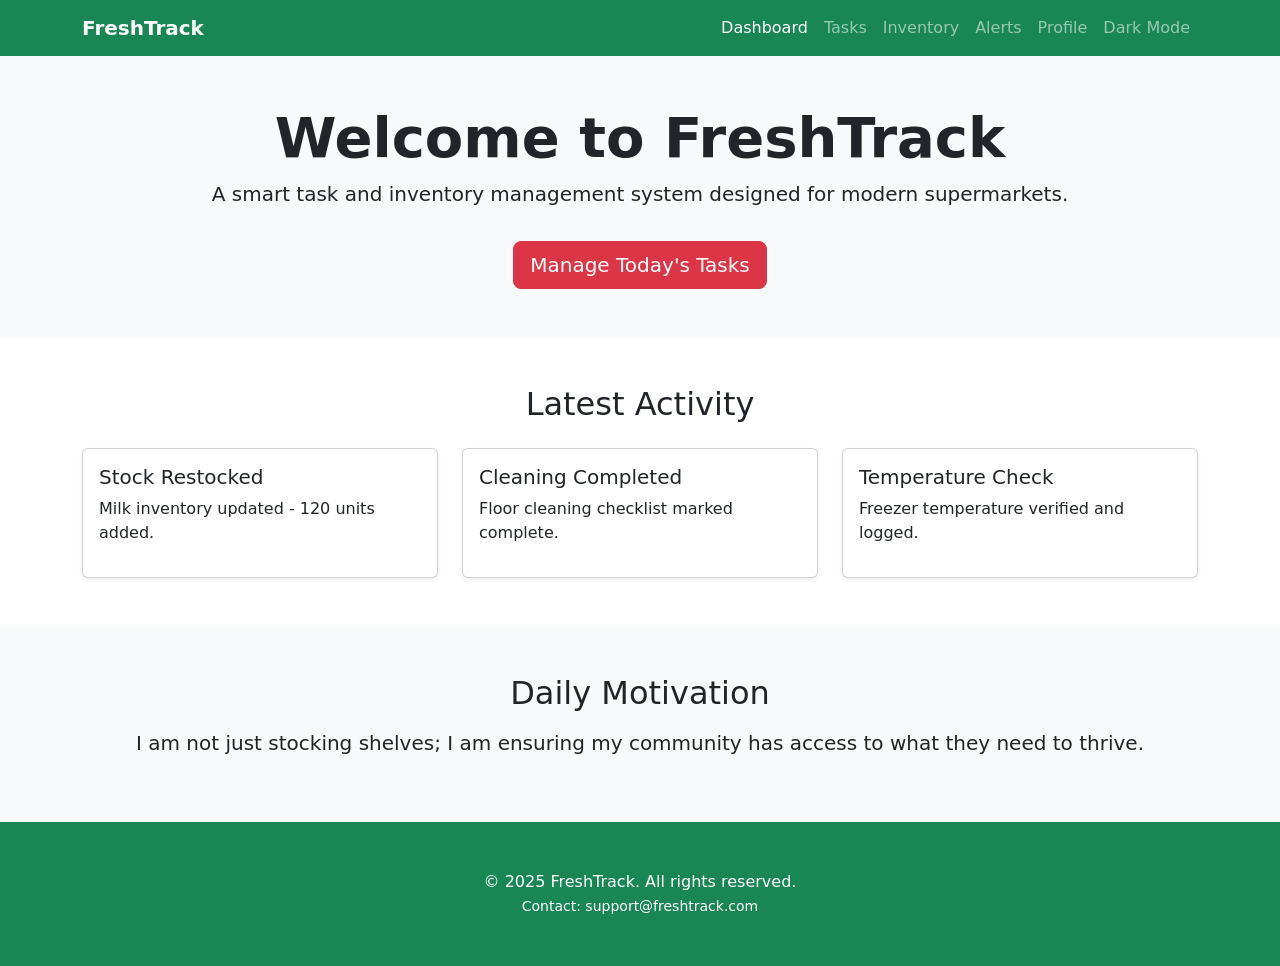
==== index.html @ 1d3aa7f1 "Homepage No css" ====
<!DOCTYPE html>
<html lang="en">
<head>
    <meta charset="UTF-8">
    <title>FreshTrack Supermarket Task Manager</title>
    <meta name="viewport" content="width=device-width, initial-scale=1.0">
    <link href="https://cdn.jsdelivr.net/npm/bootstrap@5.3.2/dist/css/bootstrap.min.css" rel="stylesheet">
    <link rel="stylesheet" href="css/style.css">
</head>

<body>
<nav class="navbar navbar-expand-lg navbar-dark bg-success sticky-top">
    <div class="container">
        <a class="navbar-brand fw-bold" href="index.html">FreshTrack</a>

        <button class="navbar-toggler" type="button" data-bs-toggle="collapse" data-bs-target="#navbarMenu">
            <span class="navbar-toggler-icon"></span>
        </button>

        <div class="collapse navbar-collapse" id="navbarMenu">
            <ul class="navbar-nav ms-auto">
                <li class="nav-item"><a class="nav-link active" href="index.html">Dashboard</a></li>
                <li class="nav-item"><a class="nav-link" href="tasks.html">Tasks</a></li>
                <li class="nav-item"><a class="nav-link" href="#">Inventory</a></li>
                <li class="nav-item"><a class="nav-link" href="#">Alerts</a></li>
                <li class="nav-item"><a class="nav-link" href="#">Profile</a></li>
                <li class="nav-item"><a class="nav-link" href='#'>Dark Mode</a></li>
            </ul>
        </div>
    </div>
</nav>

<section class="py-5 text-center bg-light">
    <div class="container">
        <h1 class="display-4 fw-bold">Welcome to FreshTrack</h1>
        <p class="lead">
            A smart task and inventory management system designed for modern supermarkets.
        </p>
        <a href="tasks.html" class="btn btn-danger btn-lg mt-3">
            Manage Today's Tasks
        </a>
    </div>
</section>

<section class="py-5">
    <div class="container">
        <h2 class="text-center mb-4">Latest Activity</h2>

        <div class="row">
            <div class="col-md-4">
                <div class="card shadow-sm p-3">
                    <h5>Stock Restocked</h5>
                    <p>Milk inventory updated - 120 units added.</p>
                </div>
            </div>

            <div class="col-md-4">
                <div class="card shadow-sm p-3">
                    <h5>Cleaning Completed</h5>
                    <p>Floor cleaning checklist marked complete.</p>
                </div>
            </div>

            <div class="col-md-4">
                <div class="card shadow-sm p-3">
                    <h5>Temperature Check</h5>
                    <p>Freezer temperature verified and logged.</p>
                </div>
            </div>
        </div>
    </div>
</section>

<section class="py-5 bg-light text-center">
    <div class="container">
        <h2>Daily Motivation</h2>
        <p id="quoteText" class="lead mt-3">
            I am not just stocking shelves; I am ensuring my community has access to what they need to thrive.
        </p>
    </div>
</section>

<footer class="bg-success text-white text-center py-5">
    <div class="container">
        <p class="mb-0">&copy; 2025 FreshTrack. All rights reserved.</p>
        <small>Contact: support@freshtrack.com</small>
    </div>
</footer>

<script src="https://cdn.jsdelivr.net/npm/bootstrap@5.3.2/dist/js/bootstrap.bundle.min.js"></script>
<script src="js/script.js"></script>

</body>
</html>
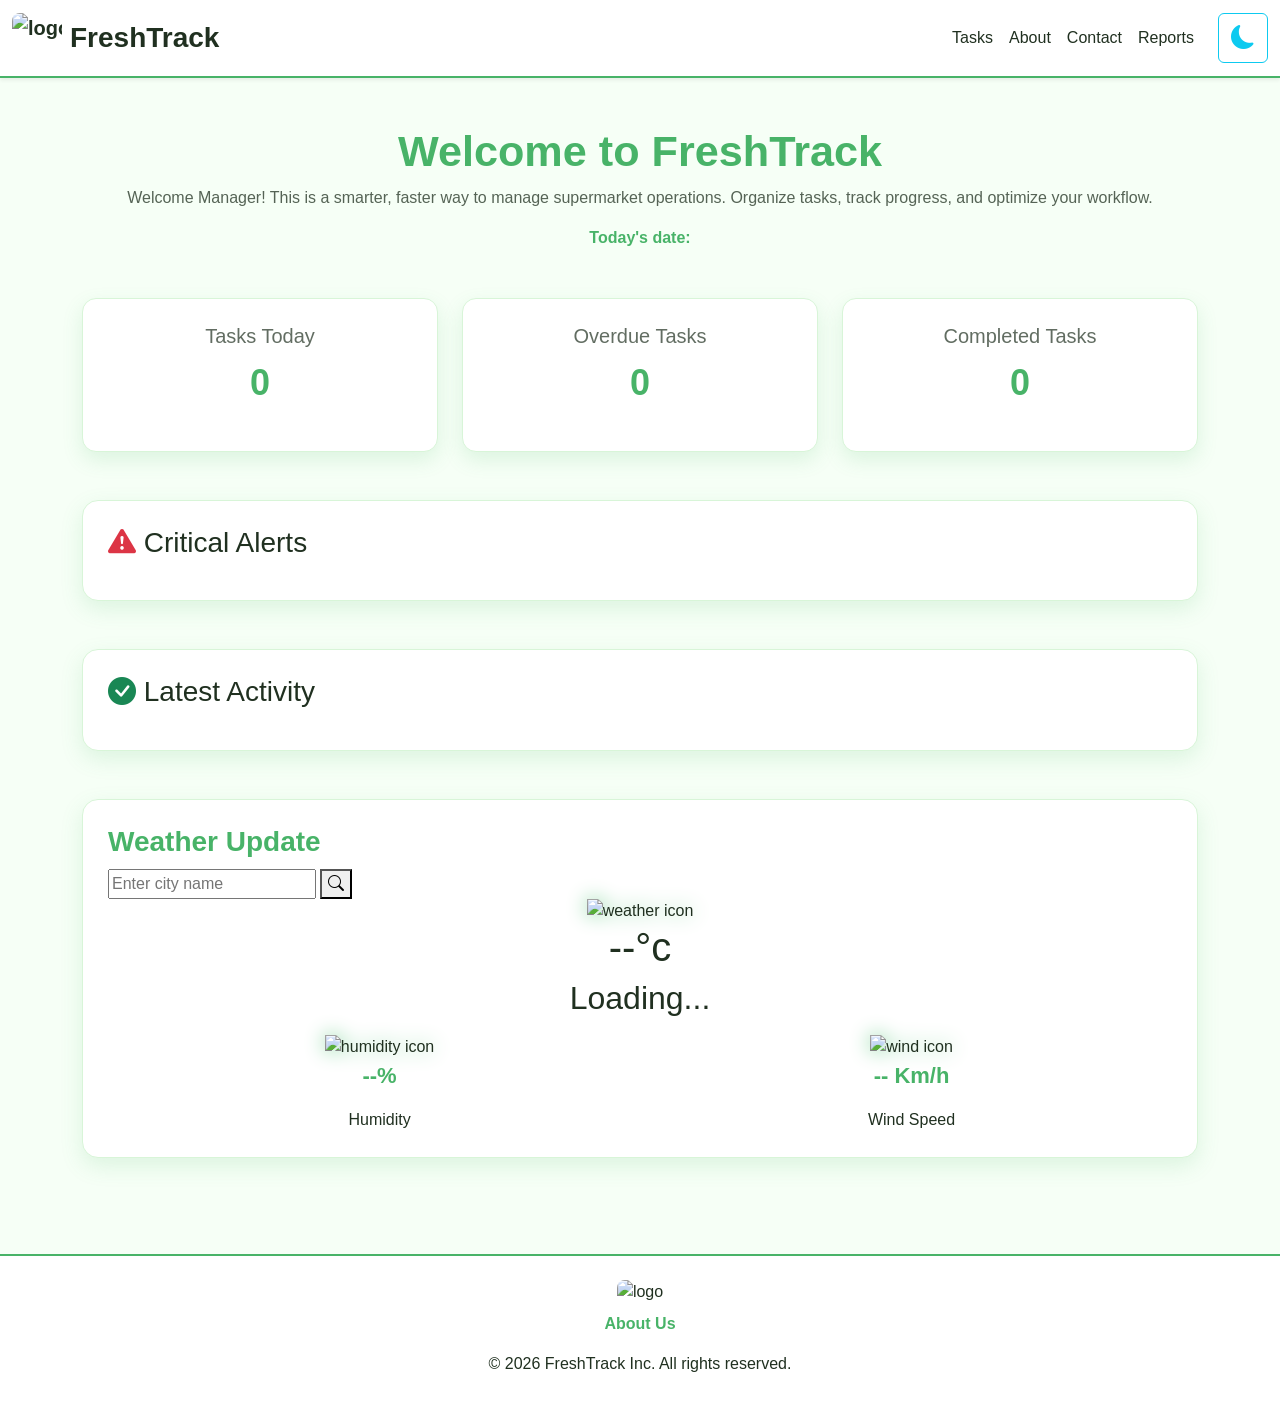
==== commit 4945903d: "Probably Final Design for Homepage" ====
--- a/index.html
+++ b/index.html
@@ -2,93 +2,133 @@
 <html lang="en">
 <head>
     <meta charset="UTF-8">
-    <title>FreshTrack Supermarket Task Manager</title>
     <meta name="viewport" content="width=device-width, initial-scale=1.0">
-    <link href="https://cdn.jsdelivr.net/npm/bootstrap@5.3.2/dist/css/bootstrap.min.css" rel="stylesheet">
-    <link rel="stylesheet" href="css/style.css">
+    <link rel="stylesheet" href="https://cdn.jsdelivr.net/npm/bootstrap@5.3.3/dist/css/bootstrap.min.css">
+    <link rel="stylesheet" href="https://cdn.jsdelivr.net/npm/bootstrap-icons@1.11.1/font/bootstrap-icons.css">
+    <link rel="stylesheet" href="index.css">
+    <title>Index Page</title>
+    <script src="https://code.jquery.com/jquery-3.7.1.min.js"></script>
 </head>
 
-<body>
-<nav class="navbar navbar-expand-lg navbar-dark bg-success sticky-top">
-    <div class="container">
-        <a class="navbar-brand fw-bold" href="index.html">FreshTrack</a>
+<!-- Navigation Bar -->
+<nav class="navbar navbar-expand-lg  main-header shadow-sm">
+    <div class="container-fluid">
+        <a class="navbar-brand d-flex align-items-center" href="index.html">
+            <img src="logo.jpg" class="logo-img me-2" alt="logo">
+            <span class="fw-bold fs-3">FreshTrack</span>
+        </a>
 
-        <button class="navbar-toggler" type="button" data-bs-toggle="collapse" data-bs-target="#navbarMenu">
+        <button class="navbar-toggler" data-bs-toggle="collapse" data-bs-target="#menu">
             <span class="navbar-toggler-icon"></span>
         </button>
 
-        <div class="collapse navbar-collapse" id="navbarMenu">
-            <ul class="navbar-nav ms-auto">
-                <li class="nav-item"><a class="nav-link active" href="index.html">Dashboard</a></li>
+        <div class="collapse navbar-collapse justify-content-end" id="menu">
+            <ul class="navbar-nav nav-links align-items-lg-center">
                 <li class="nav-item"><a class="nav-link" href="tasks.html">Tasks</a></li>
-                <li class="nav-item"><a class="nav-link" href="#">Inventory</a></li>
-                <li class="nav-item"><a class="nav-link" href="#">Alerts</a></li>
-                <li class="nav-item"><a class="nav-link" href="#">Profile</a></li>
-                <li class="nav-item"><a class="nav-link" href='#'>Dark Mode</a></li>
+                <li class="nav-item"><a class="nav-link" href="about.html">About</a></li>
+                <li class="nav-item"><a class="nav-link" href="contact.html">Contact</a></li>
+                <li class="nav-item"><a class="nav-link" href="report.html">Reports</a></li>
+
+                <li class="nav-item ms-lg-3">
+                    <button id="darkModeToggle" class="btn btn-outline-info" aria-label="Toggle Dark Mode">
+                        <i id="darkModeIcon" class="bi bi-moon-fill fs-4"></i>
+                    </button>
+                </li>
             </ul>
         </div>
     </div>
 </nav>
 
-<section class="py-5 text-center bg-light">
-    <div class="container">
-        <h1 class="display-4 fw-bold">Welcome to FreshTrack</h1>
-        <p class="lead">
-            A smart task and inventory management system designed for modern supermarkets.
+<!-- Main Body -->
+<div class="container py-5">
+
+    <!-- Welcome Section + Message -->
+    <section class="hero-section text-center mb-5">
+        <h1 class="hero-title">Welcome to FreshTrack</h1>
+        <p class="hero-subtitle">
+            Welcome Manager! This is a smarter, faster way to manage supermarket operations.
+            Organize tasks, track progress, and optimize your workflow.
         </p>
-        <a href="tasks.html" class="btn btn-danger btn-lg mt-3">
-            Manage Today's Tasks
-        </a>
-    </div>
-</section>
+        <p class="hero-date">Today's date: <span id="dynamicDate"></span></p>
+    </section>
 
-<section class="py-5">
-    <div class="container">
-        <h2 class="text-center mb-4">Latest Activity</h2>
-
-        <div class="row">
-            <div class="col-md-4">
-                <div class="card shadow-sm p-3">
-                    <h5>Stock Restocked</h5>
-                    <p>Milk inventory updated - 120 units added.</p>
-                </div>
-            </div>
-
-            <div class="col-md-4">
-                <div class="card shadow-sm p-3">
-                    <h5>Cleaning Completed</h5>
-                    <p>Floor cleaning checklist marked complete.</p>
-                </div>
-            </div>
-
-            <div class="col-md-4">
-                <div class="card shadow-sm p-3">
-                    <h5>Temperature Check</h5>
-                    <p>Freezer temperature verified and logged.</p>
-                </div>
+    <!-- Stats added from the Tasks page -->
+    <section class="stats-section row g-4">
+        <div class="col-md-4">
+            <div class="stat-card">
+                <h5>Tasks Today</h5>
+                <p id="tasksToday" class="stat-value">0</p>
             </div>
         </div>
-    </div>
-</section>
 
-<section class="py-5 bg-light text-center">
-    <div class="container">
-        <h2>Daily Motivation</h2>
-        <p id="quoteText" class="lead mt-3">
-            I am not just stocking shelves; I am ensuring my community has access to what they need to thrive.
-        </p>
-    </div>
-</section>
+        <div class="col-md-4">
+            <div class="stat-card">
+                <h5>Overdue Tasks</h5>
+                <p id="tasksOverdue" class="stat-value">0</p>
+            </div>
+        </div>
 
-<footer class="bg-success text-white text-center py-5">
-    <div class="container">
-        <p class="mb-0">&copy; 2025 FreshTrack. All rights reserved.</p>
-        <small>Contact: support@freshtrack.com</small>
-    </div>
+        <div class="col-md-4">
+            <div class="stat-card">
+                <h5>Completed Tasks</h5>
+                <p id="tasksCompleted" class="stat-value">0</p>
+            </div>
+        </div>
+    </section>
+
+    <!-- Critical alerts updated from tasks page (whenever a user inputs an incomplete task of high importance) -->
+    <section class="data-panel mt-5">
+        <h3><i class="bi bi-exclamation-triangle-fill text-danger"></i> Critical Alerts</h3>
+        <ul id="criticalAlerts"></ul>
+    </section>
+
+    <!-- Latest activities updated from tasks page (whenever a user inputs a completed task) -->
+    <section class="data-panel mt-5">
+        <h3><i class="bi bi-check-circle-fill text-success"></i> Latest Activity</h3>
+        <ul id="latestActivity"></ul>
+    </section>
+
+    <!-- Weather API -->
+    <section class="weather-panel mt-5 mb-5">
+
+        <h3 class="weather-title">Weather Update</h3>
+
+        <div class="search">
+            <input id="city" type="text" placeholder="Enter city name">
+            <button id="btn"><i class="bi bi-search"></i></button>
+        </div>
+
+        <div class="weather-display text-center">
+            <img src="weather.png" class="weather-icon" alt="weather icon">
+            <h1 class="temp">--°c</h1>
+            <h2 class="city">Loading...</h2>
+
+            <div class="weather-details d-flex justify-content-around mt-3">
+
+                <div class="detail-box">
+                    <img src="Humidity.png" class="detail-icon" alt="humidity icon">
+                    <p class="humidity">--%</p>
+                    <span>Humidity</span>
+                </div>
+
+                <div class="detail-box">
+                    <img src="wind.png" class="detail-icon" alt="wind icon">
+                    <p class="wind">-- Km/h</p>
+                    <span>Wind Speed</span>
+                </div>
+
+            </div>
+        </div>
+    </section>
+
+</div>
+
+<!-- Footer -->
+<footer class="main-footer text-center p-4">
+    <img src="logo.jpg" class="footer-logo mb-2" alt="logo">
+    <p><a href="about.html" class="footer-link">About Us</a></p>
+    <p class="mt-2">© 2026 FreshTrack Inc. All rights reserved.</p>
 </footer>
 
-<script src="https://cdn.jsdelivr.net/npm/bootstrap@5.3.2/dist/js/bootstrap.bundle.min.js"></script>
-<script src="js/script.js"></script>
-
-</body>
-</html>+<script src="index.js"></script>
+<script src="https://cdn.jsdelivr.net/npm/bootstrap@5.3.3/dist/js/bootstrap.bundle.min.js"></script>
--- a/index.css
+++ b/index.css
@@ -0,0 +1,207 @@
+/* White mode */
+
+:root{
+ --bg: #f6fff6;
+ --text: #203020;
+ --card: #ffffff;
+ --border: #d8f5d8;
+
+ --accent: #48b368;
+ --accent-soft: #83d49c;
+ --shadow: rgba(72, 179, 104, 0.15);
+}
+
+/* Dark mode */
+
+html.dark{
+ --bg: #101a10;
+ --text: #e9ffe9;
+ --card: #1d2b1d;
+ --border: #355a35;
+
+ --accent: #7df0a1;
+ --accent-soft: #9cffbe;
+ --shadow: rgba(125, 240, 161, 0.25);
+}
+
+/* Characters */
+
+body{
+ background: var(--bg);
+ color: var(--text);
+ font-family: "Poppins", sans-serif;
+ margin: 0;
+ transition: background .25s ease, color .25s ease;
+}
+
+a{
+ color: var(--accent);
+ text-decoration: none;
+}
+
+/* Navigation bar */
+.main-header{
+ background: var(--card);
+ border-bottom: 2px solid var(--accent);
+}
+
+
+.navbar-brand{
+ color: var(--text) !important;
+ font-weight: 700;
+}
+
+.navbar-brand:hover{
+ color: var(--accent) !important;
+}
+
+.nav-link{
+ color: var(--text) !important;
+ font-weight: 500;
+}
+
+.nav-link:hover{
+ color: var(--accent) !important;
+}
+
+.logo-img,
+.footer-logo{
+ width: 50px;
+ height: 50px;
+ border-radius: 8px;
+}
+
+html, body {
+    height: 100%;
+    display: flex;
+    flex-direction: column;
+}
+
+/* Theme (toggle) */
+.theme-toggle{
+ display: inline-flex;
+ align-items: center;
+ gap: 6px;
+ padding: 6px 14px;
+ border-radius: 999px;
+ border: 1px solid var(--border);
+ background: var(--card);
+ color: var(--text);
+ cursor: pointer;
+}
+
+.theme-toggleicon{
+ font-size: 20px;
+}
+
+/* Weather API design */
+.hero-title{
+ color: var(--accent);
+ font-size: 2.7rem;
+ font-weight: 700;
+}
+
+.hero-subtitle{
+ color: var(--text);
+ opacity: 0.75;
+}
+
+.hero-date{
+ color: var(--accent);
+ font-weight: 600;
+}
+
+/* Statistics */
+.stat-card{
+ background: var(--card);
+ border: 1px solid var(--border);
+ border-radius: 14px;
+ padding: 25px;
+ text-align: center;
+ box-shadow: 0px 8px 20px var(--shadow);
+}
+
+.stat-card h5{
+ color: var(--text);
+ opacity: 0.7;
+}
+
+.stat-value{
+ font-size: 36px;
+ font-weight: bold;
+ color: var(--accent);
+}
+
+/* Weather panels */
+.data-panel,
+.weather-panel{
+ background: var(--card);
+ border: 1px solid var(--border);
+ border-radius: 16px;
+ padding: 25px;
+ box-shadow: 0px 8px 22px var(--shadow);
+}
+
+/* Weather */
+.weather-title{
+ color: var(--accent);
+ font-weight: 600;
+ margin-bottom: 10px;
+}
+
+.weather-search{
+ display: flex;
+ justify-content: center;
+ gap: 10px;
+}
+
+.weather-search input{
+ width: 60%;
+ padding: 12px;
+ border-radius: 25px;
+ border: 2px solid var(--accent);
+ background: var(--bg);
+ color: var(--text);
+}
+
+.weather-search button{
+ background: var(--accent);
+ border: none;
+ color: white;
+ width: 55px;
+ border-radius: 30px;
+}
+
+.weather-icon,
+.detail-icon{
+ width: 140px;
+ filter: drop-shadow(0 0 10px var(--accent-soft));
+}
+
+.detail-icon{
+ width: 45px;
+}
+
+.detail-box p{
+ color: var(--accent);
+ font-size: 22px;
+ font-weight: 600;
+}
+
+/* Footer */
+.main-footer{
+ background: var(--card);
+ border-top: 2px solid var(--accent);
+}
+
+.footer-link{
+ color: var(--accent);
+ font-weight: 600;
+}
+
+/* Smooth transition */
+@media (prefers-reduced-motion: no-preference){
+ html, body, .theme-toggle{
+  transition: background-color .2s, color .2s, border-color .2s;
+ }
+}
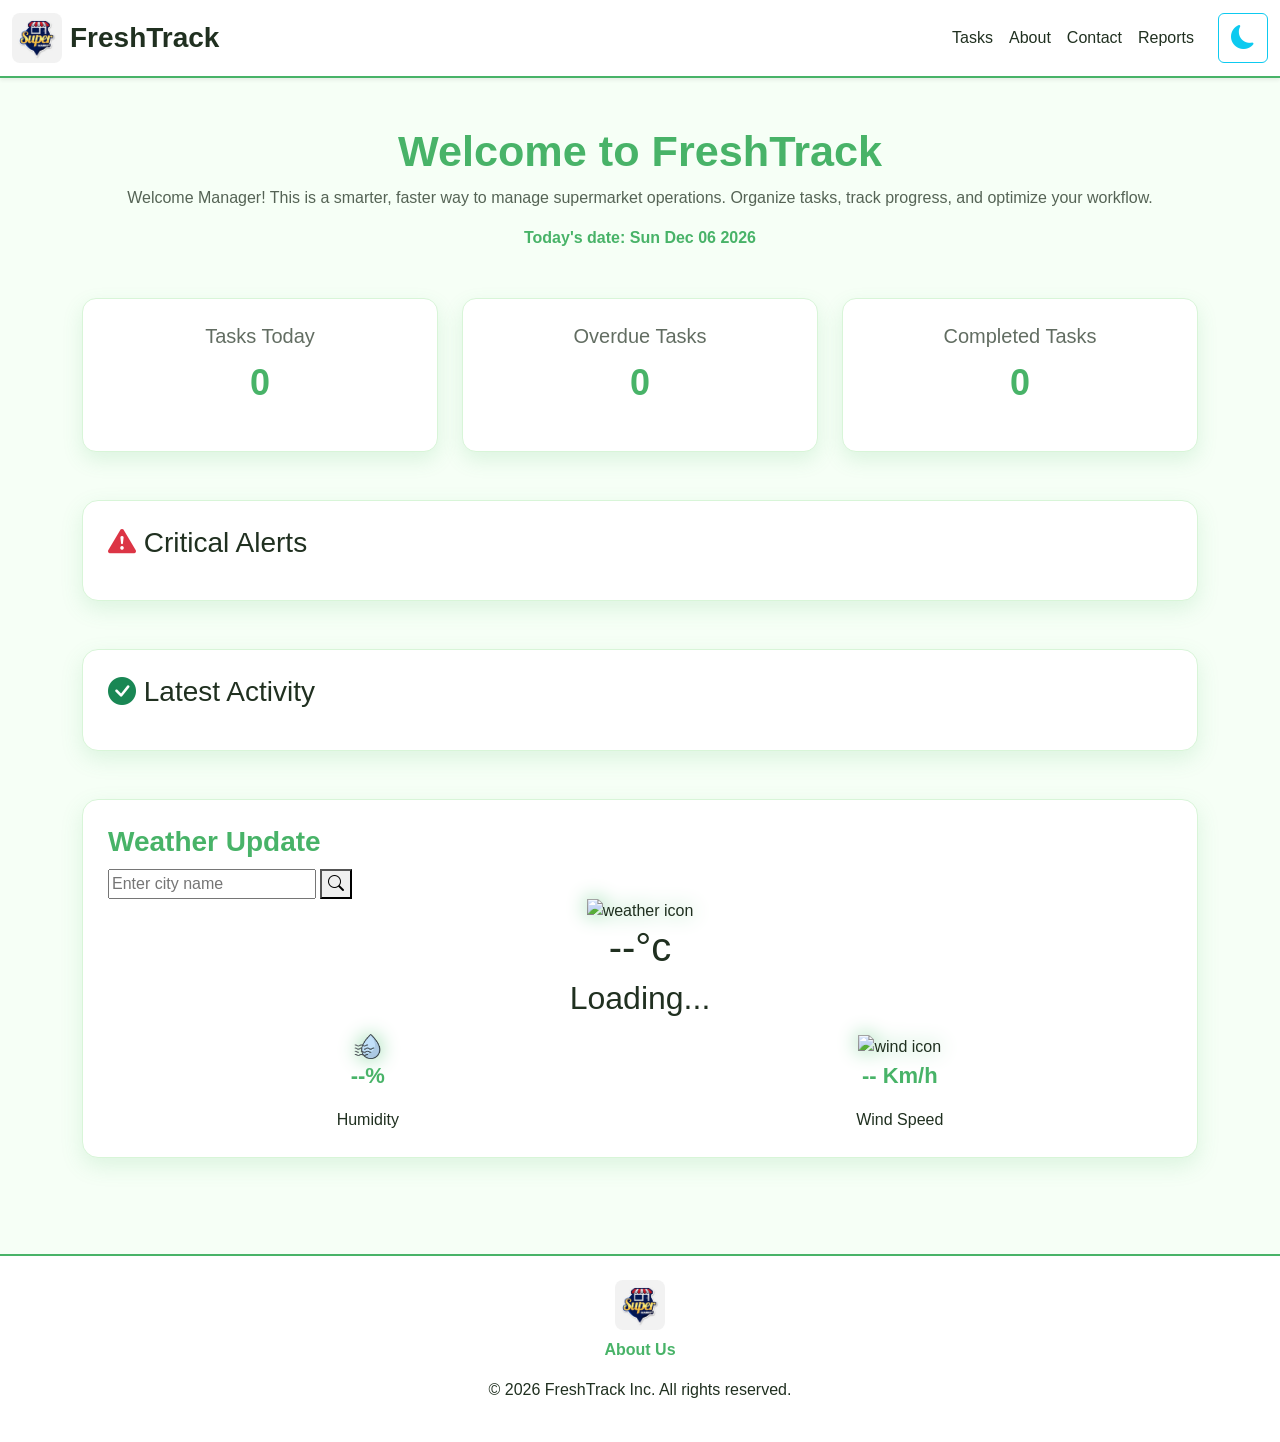
==== commit 6fecdcf7: "Added a global css folder and removed the repeated css from other files." ====
--- a/index.html
+++ b/index.html
@@ -6,6 +6,7 @@
     <link rel="stylesheet" href="https://cdn.jsdelivr.net/npm/bootstrap@5.3.3/dist/css/bootstrap.min.css">
     <link rel="stylesheet" href="https://cdn.jsdelivr.net/npm/bootstrap-icons@1.11.1/font/bootstrap-icons.css">
     <link rel="stylesheet" href="index.css">
+    <link rel="stylesheet" href="global.css">
     <title>Index Page</title>
     <script src="https://code.jquery.com/jquery-3.7.1.min.js"></script>
 </head>
@@ -131,4 +132,5 @@
 </footer>
 
 <script src="index.js"></script>
+<script src="global.js"></script>
 <script src="https://cdn.jsdelivr.net/npm/bootstrap@5.3.3/dist/js/bootstrap.bundle.min.js"></script>
--- a/index.css
+++ b/index.css
@@ -1,100 +1,9 @@
-/* White mode */
+/* ===============================
+   Weather API design
+================================ */
 
-:root{
- --bg: #f6fff6;
- --text: #203020;
- --card: #ffffff;
- --border: #d8f5d8;
+/* Weather Hero */
 
- --accent: #48b368;
- --accent-soft: #83d49c;
- --shadow: rgba(72, 179, 104, 0.15);
-}
-
-/* Dark mode */
-
-html.dark{
- --bg: #101a10;
- --text: #e9ffe9;
- --card: #1d2b1d;
- --border: #355a35;
-
- --accent: #7df0a1;
- --accent-soft: #9cffbe;
- --shadow: rgba(125, 240, 161, 0.25);
-}
-
-/* Characters */
-
-body{
- background: var(--bg);
- color: var(--text);
- font-family: "Poppins", sans-serif;
- margin: 0;
- transition: background .25s ease, color .25s ease;
-}
-
-a{
- color: var(--accent);
- text-decoration: none;
-}
-
-/* Navigation bar */
-.main-header{
- background: var(--card);
- border-bottom: 2px solid var(--accent);
-}
-
-
-.navbar-brand{
- color: var(--text) !important;
- font-weight: 700;
-}
-
-.navbar-brand:hover{
- color: var(--accent) !important;
-}
-
-.nav-link{
- color: var(--text) !important;
- font-weight: 500;
-}
-
-.nav-link:hover{
- color: var(--accent) !important;
-}
-
-.logo-img,
-.footer-logo{
- width: 50px;
- height: 50px;
- border-radius: 8px;
-}
-
-html, body {
-    height: 100%;
-    display: flex;
-    flex-direction: column;
-}
-
-/* Theme (toggle) */
-.theme-toggle{
- display: inline-flex;
- align-items: center;
- gap: 6px;
- padding: 6px 14px;
- border-radius: 999px;
- border: 1px solid var(--border);
- background: var(--card);
- color: var(--text);
- cursor: pointer;
-}
-
-.theme-toggleicon{
- font-size: 20px;
-}
-
-/* Weather API design */
 .hero-title{
  color: var(--accent);
  font-size: 2.7rem;
@@ -112,6 +21,7 @@
 }
 
 /* Statistics */
+
 .stat-card{
  background: var(--card);
  border: 1px solid var(--border);
@@ -133,6 +43,7 @@
 }
 
 /* Weather panels */
+
 .data-panel,
 .weather-panel{
  background: var(--card);
@@ -143,6 +54,7 @@
 }
 
 /* Weather */
+
 .weather-title{
  color: var(--accent);
  font-weight: 600;
@@ -186,22 +98,4 @@
  color: var(--accent);
  font-size: 22px;
  font-weight: 600;
-}
-
-/* Footer */
-.main-footer{
- background: var(--card);
- border-top: 2px solid var(--accent);
-}
-
-.footer-link{
- color: var(--accent);
- font-weight: 600;
-}
-
-/* Smooth transition */
-@media (prefers-reduced-motion: no-preference){
- html, body, .theme-toggle{
-  transition: background-color .2s, color .2s, border-color .2s;
- }
 }
--- a/global.css
+++ b/global.css
@@ -0,0 +1,133 @@
+/* White mode */
+
+:root{
+ --bg: #f6fff6;
+ --text: #203020;
+ --card: #ffffff;
+ --border: #d8f5d8;
+
+ --accent: #48b368;
+ --accent-soft: #83d49c;
+ --shadow: rgba(72, 179, 104, 0.15);
+}
+
+/* Dark mode */
+
+html.dark{
+ --bg: #101a10;
+ --text: #e9ffe9;
+ --card: #1d2b1d;
+ --border: #355a35;
+
+ --accent: #7df0a1;
+ --accent-soft: #9cffbe;
+ --shadow: rgba(125, 240, 161, 0.25);
+}
+
+/* ===============================
+   Global Layout & Characters
+================================ */
+
+html, body {
+    height: 100%;
+    display: flex;
+    flex-direction: column;
+}
+
+/* Characters */
+
+body{
+ background: var(--bg);
+ color: var(--text);
+ font-family: "Poppins", sans-serif;
+ margin: 0;
+ transition: background .25s ease, color .25s ease;
+}
+
+main{
+ flex: 1;
+}
+
+a{
+ color: var(--accent);
+ text-decoration: none;
+}
+
+/* ===============================
+   Navigation bar
+================================ */
+
+.main-header{
+ background: var(--card);
+ border-bottom: 2px solid var(--accent);
+}
+
+.navbar-brand{
+ color: var(--text) !important;
+ font-weight: 700;
+}
+
+.navbar-brand:hover{
+ color: var(--accent) !important;
+}
+
+.nav-link{
+ color: var(--text) !important;
+ font-weight: 500;
+}
+
+.nav-link:hover{
+ color: var(--accent) !important;
+}
+
+.logo-img,
+.footer-logo{
+ width: 50px;
+ height: 50px;
+ border-radius: 8px;
+}
+
+/* ===============================
+   Theme
+================================ */
+
+.theme-toggle{
+ display: inline-flex;
+ align-items: center;
+ gap: 6px;
+ padding: 6px 14px;
+ border-radius: 999px;
+ border: 1px solid var(--border);
+ background: var(--card);
+ color: var(--text);
+ cursor: pointer;
+}
+
+.theme-toggleicon{
+ font-size: 20px;
+}
+
+/* ===============================
+   Footer
+================================ */
+
+.main-footer{
+ background: var(--card);
+ border-top: 2px solid var(--accent);
+ margin-top: auto;
+}
+
+.footer-link{
+ color: var(--accent);
+ font-weight: 600;
+}
+
+/* ===============================
+   Smooth transition
+================================ */
+
+@media (prefers-reduced-motion: no-preference){
+ html, body, .theme-toggle{
+  transition: background-color .2s, color .2s, border-color .2s;
+ }
+}
